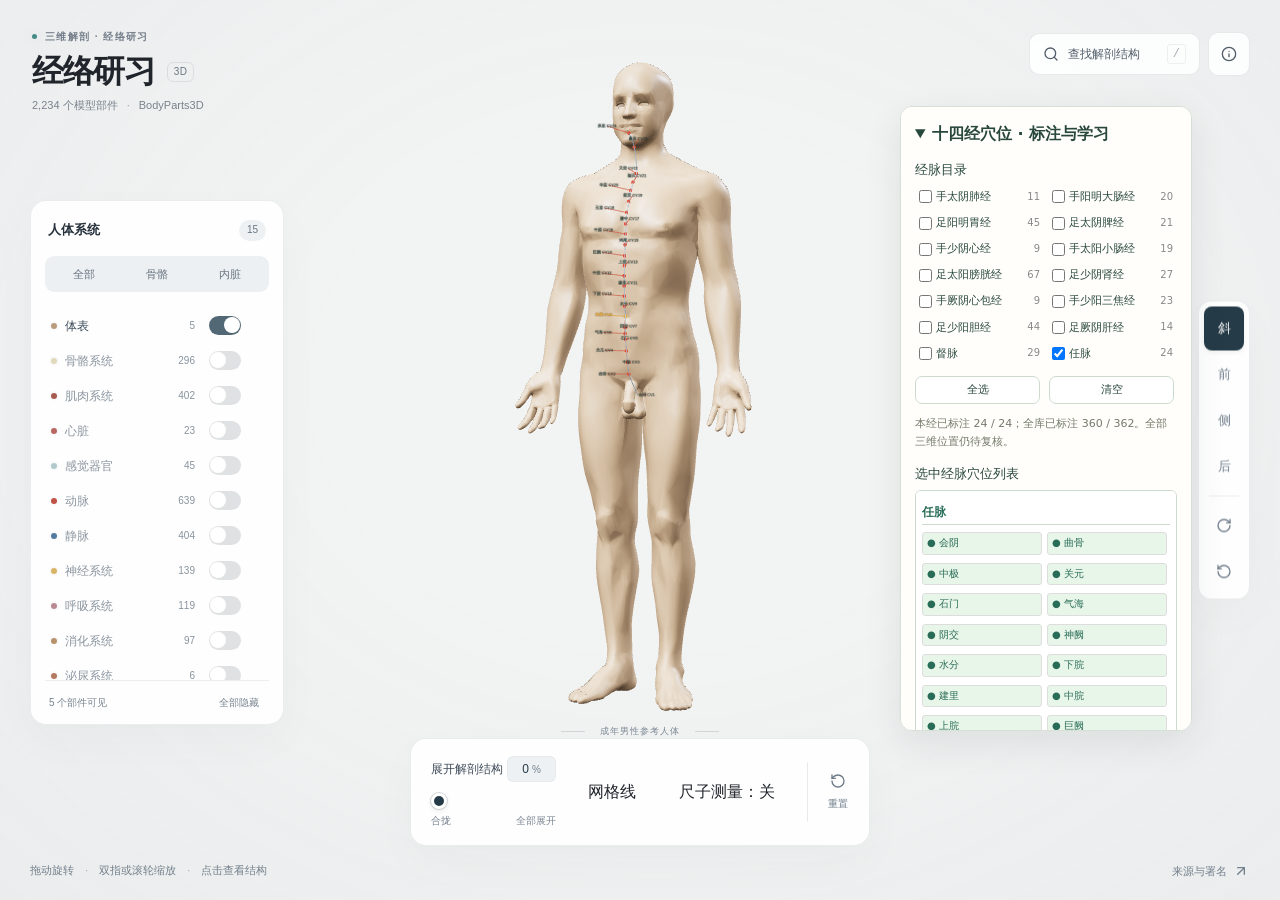
==== human-atlas/index.html @ 919fd78b "fix: 肌肉等内部系统不显示的真正根因——切换开关时从未加载对应chunk/建网格 - 根因: 应用仅在启动时为integumentary和skeletal调Te(加载chunk)+Ee(建合并网格" ====
﻿<!doctype html><html lang="en" ><head><meta charset="UTF-8"/><meta name="viewport" content="width=device-width,initial-scale=1,viewport-fit=cover"/><meta name="theme-color" content="#f3f4f4"/><meta name="description" content="An interactive atlas of the human body. Explore named anatomical structures, reveal organ systems, and inspect individual parts in 3D."/><title>Human Atlas</title><link rel="icon" href="./favicon.svg"/>  <script src="./models/acupoints.js?v=20261025.2"></script>
  <script type="module" crossorigin src="./assets/index-Bn0hERJk-v2.js?v=20261026.3"></script>
  <link rel="stylesheet" crossorigin href="./assets/index-Br482F3s.css">
</head><body><div id="root"></div></body></html>
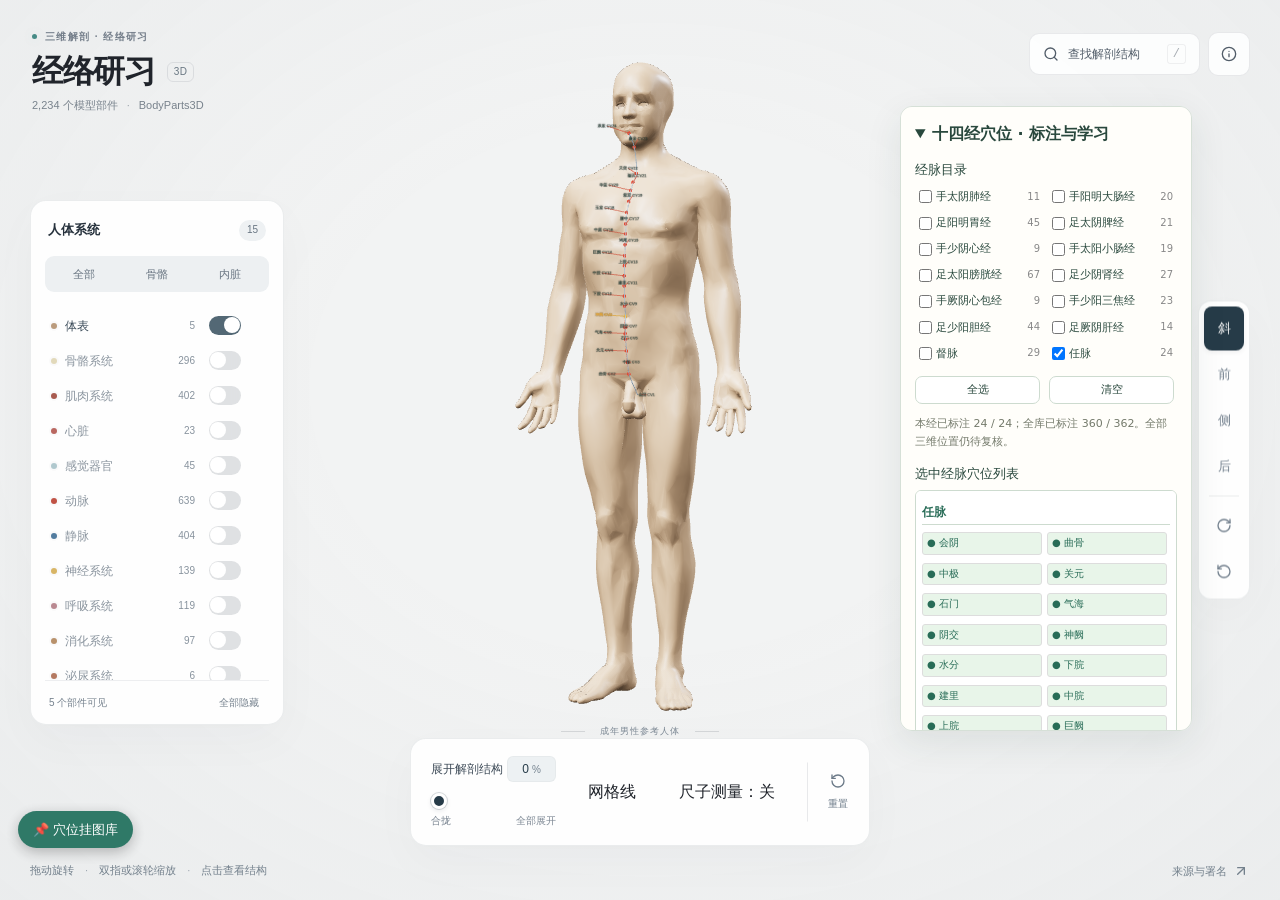
==== commit ff8f69c0: "feat: 穴位挂图资料库——3张经络排图手动采集穴位+快速定位 - acupoint_atlas.html 单文件页面: 正面/侧面/背面三张挂图切换, 滚轮缩放+拖拽平移 - 手动采集: 开启采集" ====
--- a/human-atlas/index.html
+++ b/human-atlas/index.html
@@ -1,4 +1,4 @@
 ﻿<!doctype html><html lang="en" ><head><meta charset="UTF-8"/><meta name="viewport" content="width=device-width,initial-scale=1,viewport-fit=cover"/><meta name="theme-color" content="#f3f4f4"/><meta name="description" content="An interactive atlas of the human body. Explore named anatomical structures, reveal organ systems, and inspect individual parts in 3D."/><title>Human Atlas</title><link rel="icon" href="./favicon.svg"/>  <script src="./models/acupoints.js?v=20261025.2"></script>
-  <script type="module" crossorigin src="./assets/index-Bn0hERJk-v2.js?v=20261026.3"></script>
+  <script type="module" crossorigin src="./assets/index-Bn0hERJk-v2.js?v=20261027.1"></script>
   <link rel="stylesheet" crossorigin href="./assets/index-Br482F3s.css">
 </head><body><div id="root"></div></body></html>
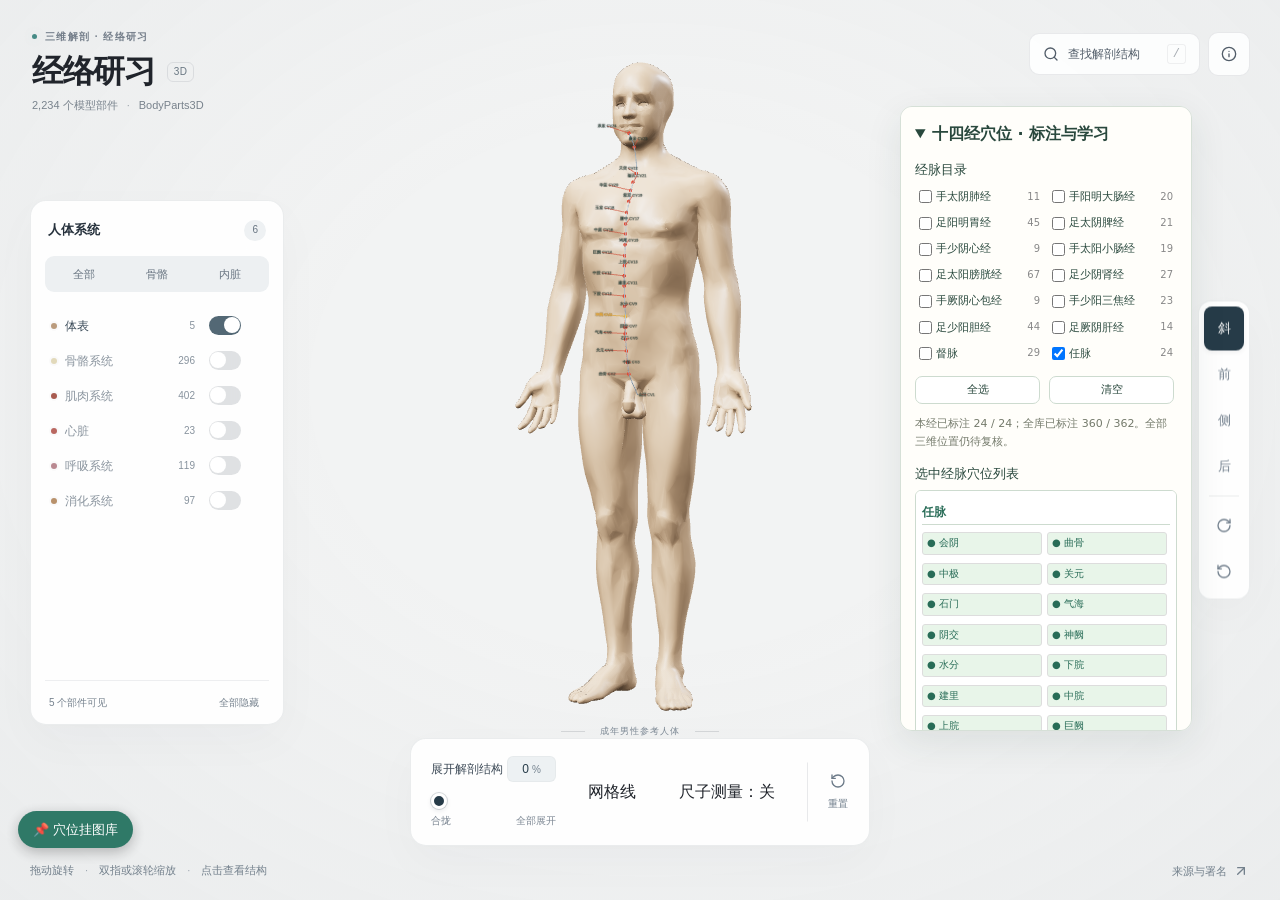
==== commit 5e2966f7: "perf: 人体系统面板白名单——只保留体表/骨骼/肌肉/心脏/呼吸/消化6个系统 - 系统面板O计算处加白名单过滤, 感觉器官/动脉/静脉/神经/泌尿/淋巴/内分泌/生殖/结缔组织9个系统从面板移除" ====
--- a/human-atlas/index.html
+++ b/human-atlas/index.html
@@ -1,4 +1,4 @@
 ﻿<!doctype html><html lang="en" ><head><meta charset="UTF-8"/><meta name="viewport" content="width=device-width,initial-scale=1,viewport-fit=cover"/><meta name="theme-color" content="#f3f4f4"/><meta name="description" content="An interactive atlas of the human body. Explore named anatomical structures, reveal organ systems, and inspect individual parts in 3D."/><title>Human Atlas</title><link rel="icon" href="./favicon.svg"/>  <script src="./models/acupoints.js?v=20261025.2"></script>
-  <script type="module" crossorigin src="./assets/index-Bn0hERJk-v2.js?v=20261027.1"></script>
+  <script type="module" crossorigin src="./assets/index-Bn0hERJk-v2.js?v=20261027.2"></script>
   <link rel="stylesheet" crossorigin href="./assets/index-Br482F3s.css">
 </head><body><div id="root"></div></body></html>
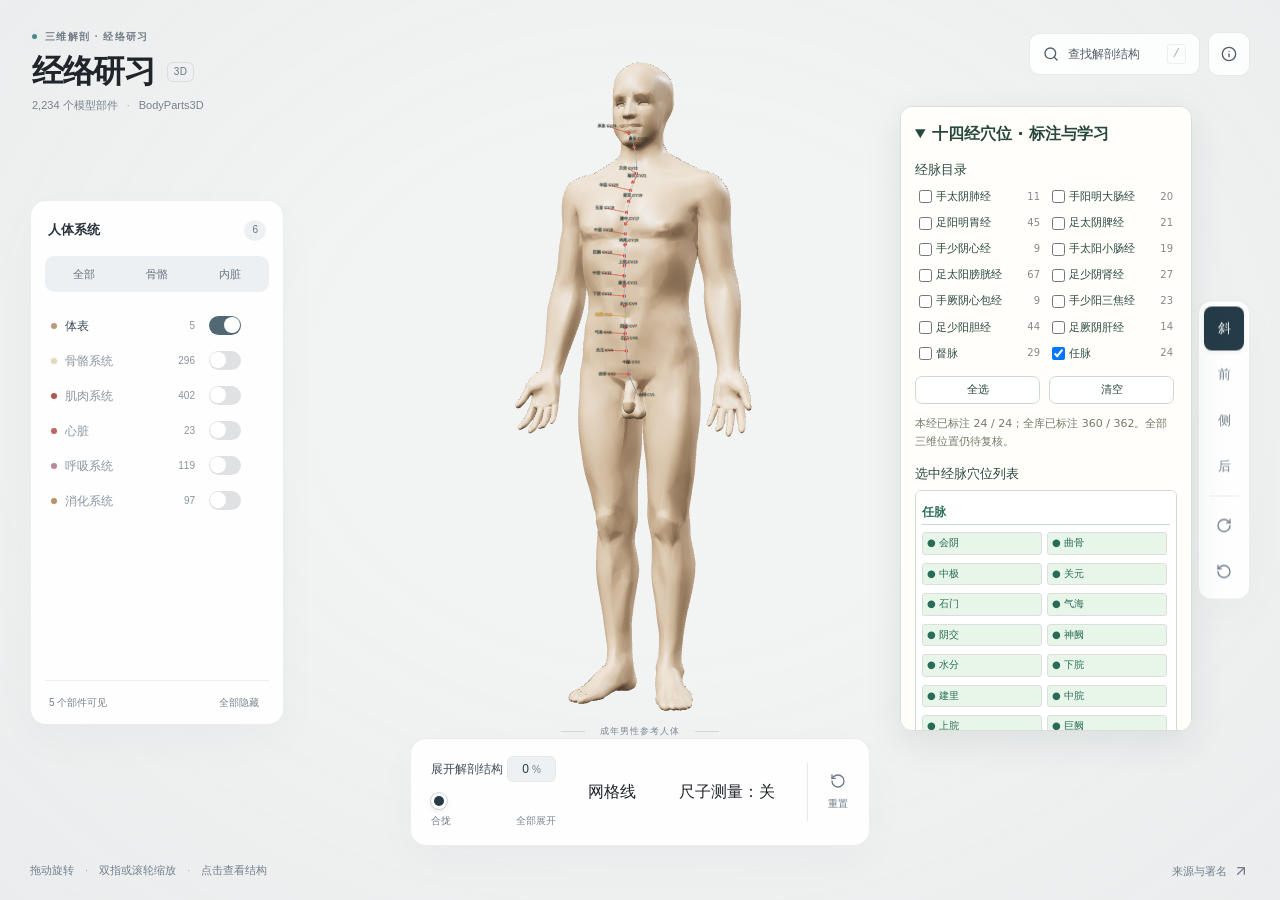
==== commit 9dea31e5: "refactor: 3D页面与挂图库完全解耦——移除3D页内挂图入口按钮 - 移除bundle末尾注入的「📌穴位挂图库」浮动按钮块(挂图页本就独立, 3D页零图片请求, 但按用户要求彻底撤出) - 挂" ====
--- a/human-atlas/index.html
+++ b/human-atlas/index.html
@@ -1,4 +1,4 @@
 ﻿<!doctype html><html lang="en" ><head><meta charset="UTF-8"/><meta name="viewport" content="width=device-width,initial-scale=1,viewport-fit=cover"/><meta name="theme-color" content="#f3f4f4"/><meta name="description" content="An interactive atlas of the human body. Explore named anatomical structures, reveal organ systems, and inspect individual parts in 3D."/><title>Human Atlas</title><link rel="icon" href="./favicon.svg"/>  <script src="./models/acupoints.js?v=20261025.2"></script>
-  <script type="module" crossorigin src="./assets/index-Bn0hERJk-v2.js?v=20261027.2"></script>
+  <script type="module" crossorigin src="./assets/index-Bn0hERJk-v2.js?v=20261027.3"></script>
   <link rel="stylesheet" crossorigin href="./assets/index-Br482F3s.css">
 </head><body><div id="root"></div></body></html>
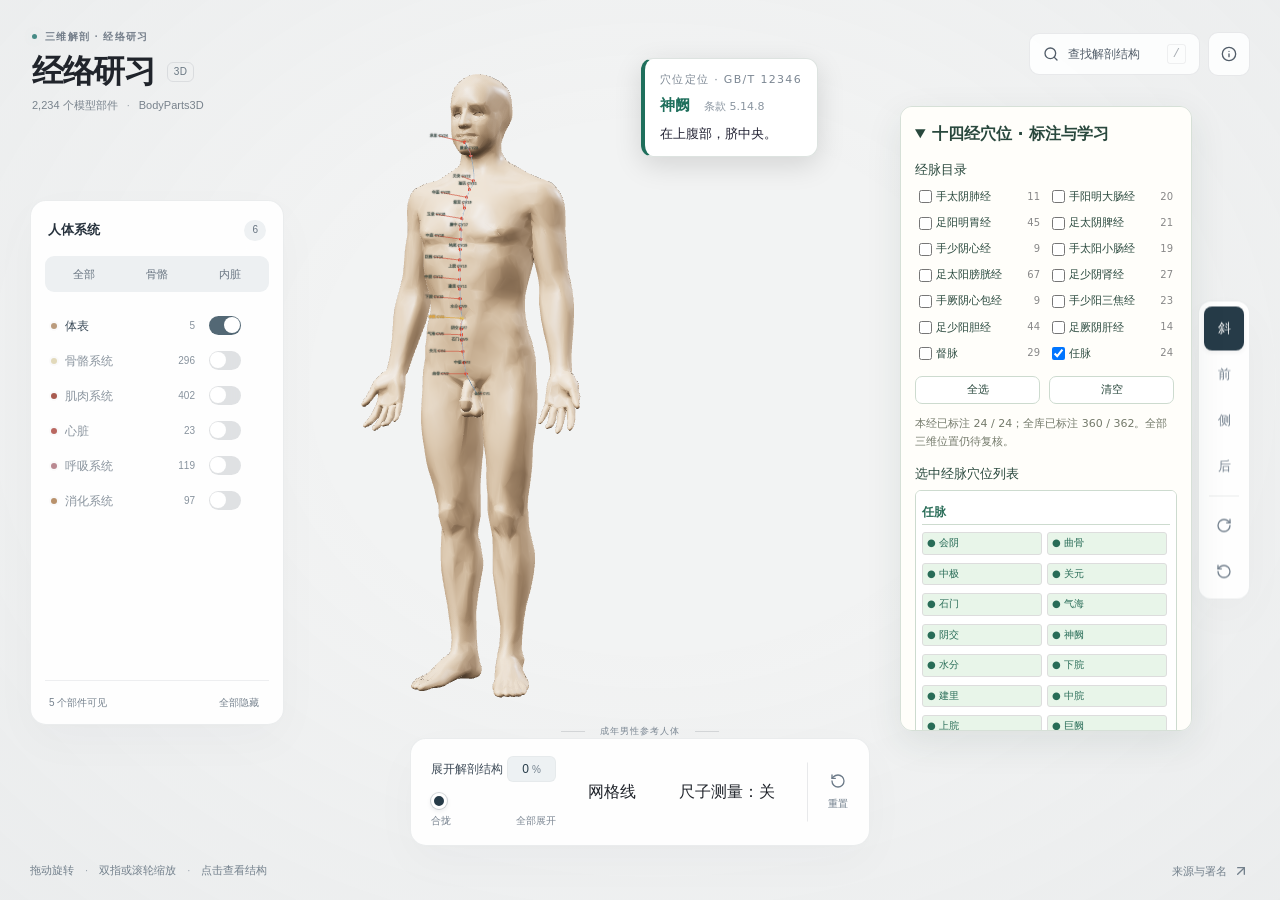
==== commit 10f27d5c: "feat: 穴位定位信息卡(362穴国标定位文字)+宽屏模型左移 - models/acupoint_locations.js: 362经穴GB/T 12346-2021定位文字(数据源galaxy-" ====
--- a/human-atlas/index.html
+++ b/human-atlas/index.html
@@ -1,4 +1,5 @@
-﻿<!doctype html><html lang="en" ><head><meta charset="UTF-8"/><meta name="viewport" content="width=device-width,initial-scale=1,viewport-fit=cover"/><meta name="theme-color" content="#f3f4f4"/><meta name="description" content="An interactive atlas of the human body. Explore named anatomical structures, reveal organ systems, and inspect individual parts in 3D."/><title>Human Atlas</title><link rel="icon" href="./favicon.svg"/>  <script src="./models/acupoints.js?v=20261025.2"></script>
-  <script type="module" crossorigin src="./assets/index-Bn0hERJk-v2.js?v=20261027.3"></script>
+﻿<!doctype html><html lang="en" ><head><meta charset="UTF-8"/><meta name="viewport" content="width=device-width,initial-scale=1,viewport-fit=cover"/><meta name="theme-color" content="#f3f4f4"/><meta name="description" content="An interactive atlas of the human body. Explore named anatomical structures, reveal organ systems, and inspect individual parts in 3D."/><title>Human Atlas</title><link rel="icon" href="./favicon.svg"/>  <script src="./models/acupoint_locations.js?v=20261028.1"></script>
+  <script src="./models/acupoints.js?v=20261025.2"></script>
+  <script type="module" crossorigin src="./assets/index-Bn0hERJk-v2.js?v=20261028.1"></script>
   <link rel="stylesheet" crossorigin href="./assets/index-Br482F3s.css">
 </head><body><div id="root"></div></body></html>
